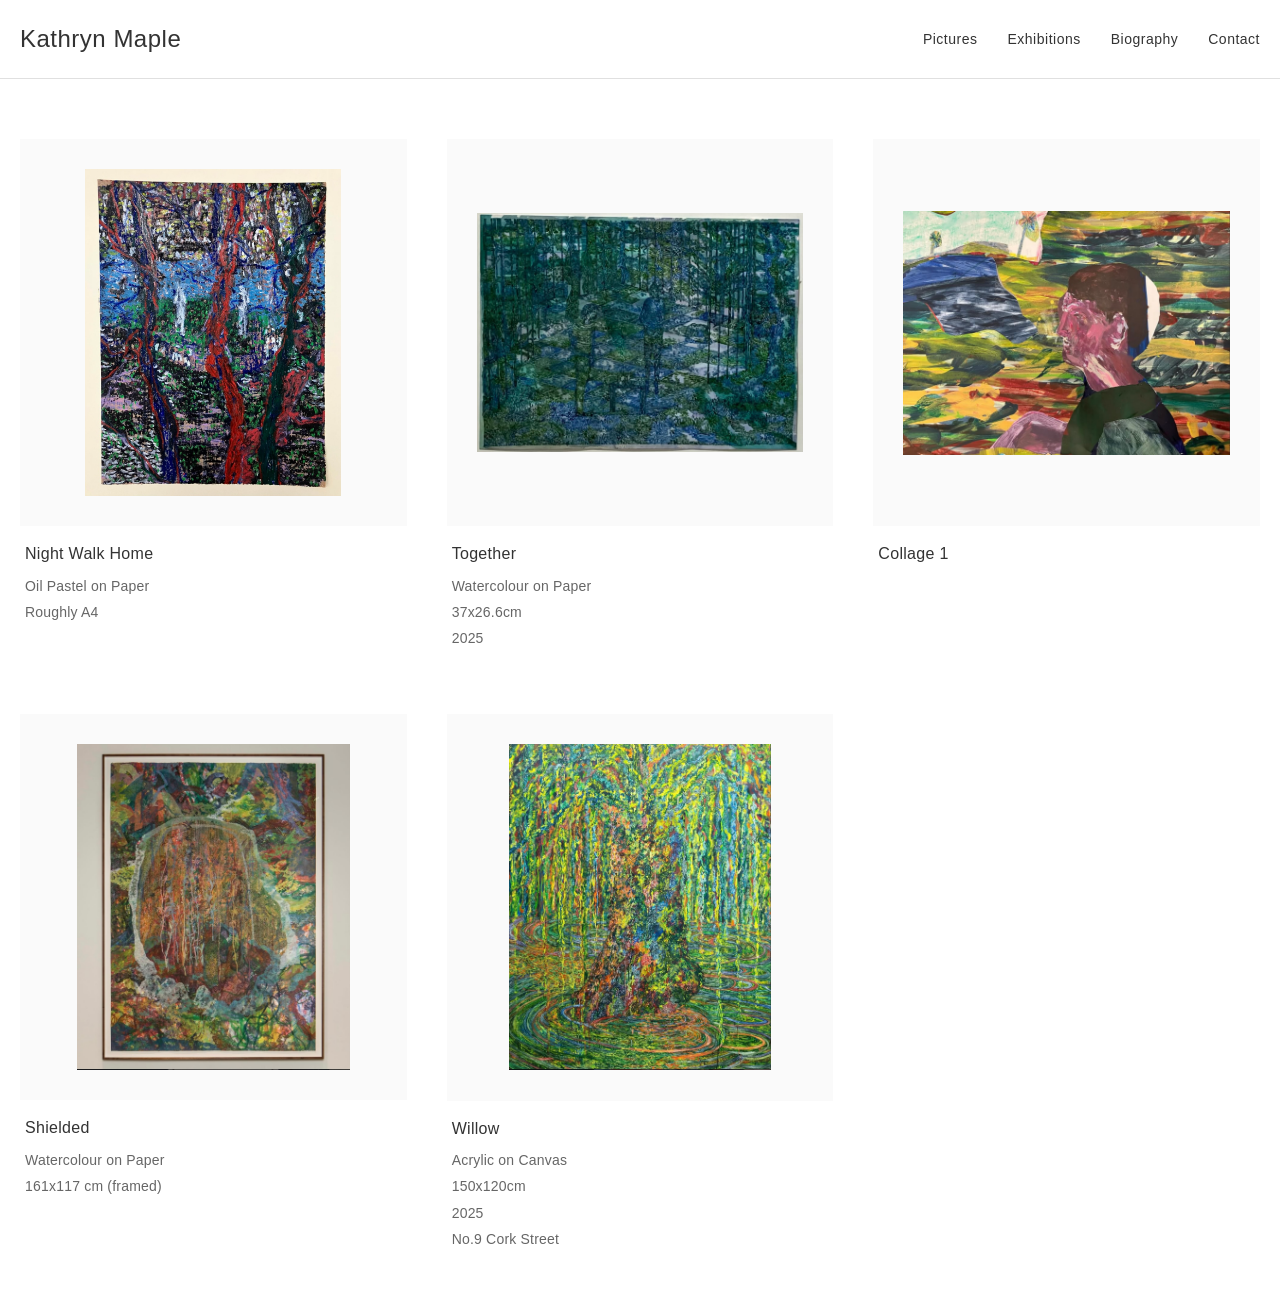
==== index.html @ b53ce30a "added" ====
<!DOCTYPE html>
<html lang="en">
<head>
    <meta charset="UTF-8">
    <meta name="viewport" content="width=device-width, initial-scale=1.0">
    <title>Kathryn Maple - Artist</title>
    <link rel="stylesheet" href="styles.css">
</head>
<body>
    <header>
        <div class="container">
            <h1 class="artist-name">Kathryn Maple</h1>
            <nav>
                <ul>
                    <li><a href="index.html" class="active">Pictures</a></li>
                    <li><a href="exhibitions.html">Exhibitions</a></li>
                    <li><a href="biography.html">Biography</a></li>
                    <li><a href="contact.html">Contact</a></li>
                </ul>
            </nav>
        </div>
    </header>

    <main class="gallery">
        <div class="container">
            <div class="gallery-grid">
                <div class="artwork-item">
                    <a href="artwork.html?id=nightwalk_home">
                        <img src="pictures/nightwalk_home/artwork_main.jpg" alt="Night Walk Home">
                    </a>
                    <div class="artwork-info">
                        <p class="artwork-title">Night Walk Home</p>
                        <p class="artwork-details">Oil Pastel on Paper</p>
                        <p class="artwork-details">Roughly A4</p>
                    </div>
                </div>

                <div class="artwork-item">
                    <a href="artwork.html?id=together">
                        <img src="pictures/together/artwork_main.jpg" alt="Together">
                    </a>
                    <div class="artwork-info">
                        <p class="artwork-title">Together</p>
                        <p class="artwork-details">Watercolour on Paper</p>
                        <p class="artwork-details">37x26.6cm</p>
                        <p class="artwork-details">2025</p>
                    </div>
                </div>

                <div class="artwork-item">
                    <a href="artwork.html?id=collage1">
                        <img src="pictures/collage1/artwork_main.jpg" alt="Collage 1">
                    </a>
                    <div class="artwork-info">
                        <p class="artwork-title">Collage 1</p>
                    </div>
                </div>

                <div class="artwork-item">
                    <a href="artwork.html?id=shielded">
                        <img src="pictures/shielded/artwork_main.jpg" alt="Shielded">
                    </a>
                    <div class="artwork-info">
                        <p class="artwork-title">Shielded</p>
                        <p class="artwork-details">Watercolour on Paper</p>
                        <p class="artwork-details">161x117 cm (framed)</p>
                    </div>
                </div>

                <div class="artwork-item">
                    <a href="artwork.html?id=willow">
                        <img src="pictures/willow/artwork_main.jpg" alt="Willow">
                    </a>
                    <div class="artwork-info">
                        <p class="artwork-title">Willow</p>
                        <p class="artwork-details">Acrylic on Canvas</p>
                        <p class="artwork-details">150x120cm</p>
                        <p class="artwork-details">2025</p>
                        <p class="artwork-details">No.9 Cork Street</p>
                    </div>
                </div>
            </div>
        </div>
    </main>
</body>
</html>
---- styles.css ----
* {
    margin: 0;
    padding: 0;
    box-sizing: border-box;
}

body {
    font-family: -apple-system, BlinkMacSystemFont, 'Segoe UI', 'Helvetica Neue', Arial, sans-serif;
    color: #333;
    background-color: #fff;
    line-height: 1.6;
}

.container {
    max-width: 1400px;
    margin: 0 auto;
    padding: 0 20px;
}

/* Header Styles */
header {
    border-bottom: 1px solid #e0e0e0;
    padding: 20px 0;
    position: sticky;
    top: 0;
    background-color: #fff;
    z-index: 100;
}

header .container {
    display: flex;
    justify-content: space-between;
    align-items: center;
}

.artist-name {
    font-size: 24px;
    font-weight: 400;
    letter-spacing: 0.5px;
}

nav ul {
    display: flex;
    list-style: none;
    gap: 30px;
}

nav a {
    text-decoration: none;
    color: #333;
    font-size: 14px;
    letter-spacing: 0.5px;
    transition: opacity 0.3s ease;
}

nav a:hover {
    opacity: 0.6;
}

nav a.active {
    font-weight: 500;
}

/* Gallery Styles */
.gallery {
    padding: 60px 0;
}

.gallery-grid {
    display: grid;
    grid-template-columns: repeat(auto-fill, minmax(350px, 1fr));
    gap: 60px 40px;
}

.artwork-item {
    display: flex;
    flex-direction: column;
}

.artwork-item a {
    display: flex;
    align-items: center;
    justify-content: center;
    margin-bottom: 15px;
    overflow: hidden;
    background-color: #fafafa;
    aspect-ratio: 1;
    padding: 30px;
}

.artwork-item img {
    max-width: 100%;
    max-height: 100%;
    width: auto;
    height: auto;
    display: block;
    object-fit: contain;
    transition: transform 0.4s ease;
}

.artwork-item a:hover img {
    transform: scale(1.02);
}

.artwork-info {
    padding: 0 5px;
}

.artwork-title {
    font-size: 16px;
    font-weight: 500;
    margin-bottom: 8px;
    letter-spacing: 0.3px;
}

.artwork-details {
    font-size: 14px;
    color: #666;
    margin-bottom: 4px;
    letter-spacing: 0.2px;
}

/* Responsive Design */
@media (max-width: 768px) {
    header .container {
        flex-direction: column;
        gap: 20px;
        align-items: flex-start;
    }

    .artist-name {
        font-size: 20px;
    }

    nav ul {
        gap: 20px;
        flex-wrap: wrap;
    }

    nav a {
        font-size: 13px;
    }

    .gallery {
        padding: 40px 0;
    }

    .gallery-grid {
        grid-template-columns: 1fr;
        gap: 50px 0;
    }
}

@media (min-width: 769px) and (max-width: 1024px) {
    .gallery-grid {
        grid-template-columns: repeat(2, 1fr);
    }
}
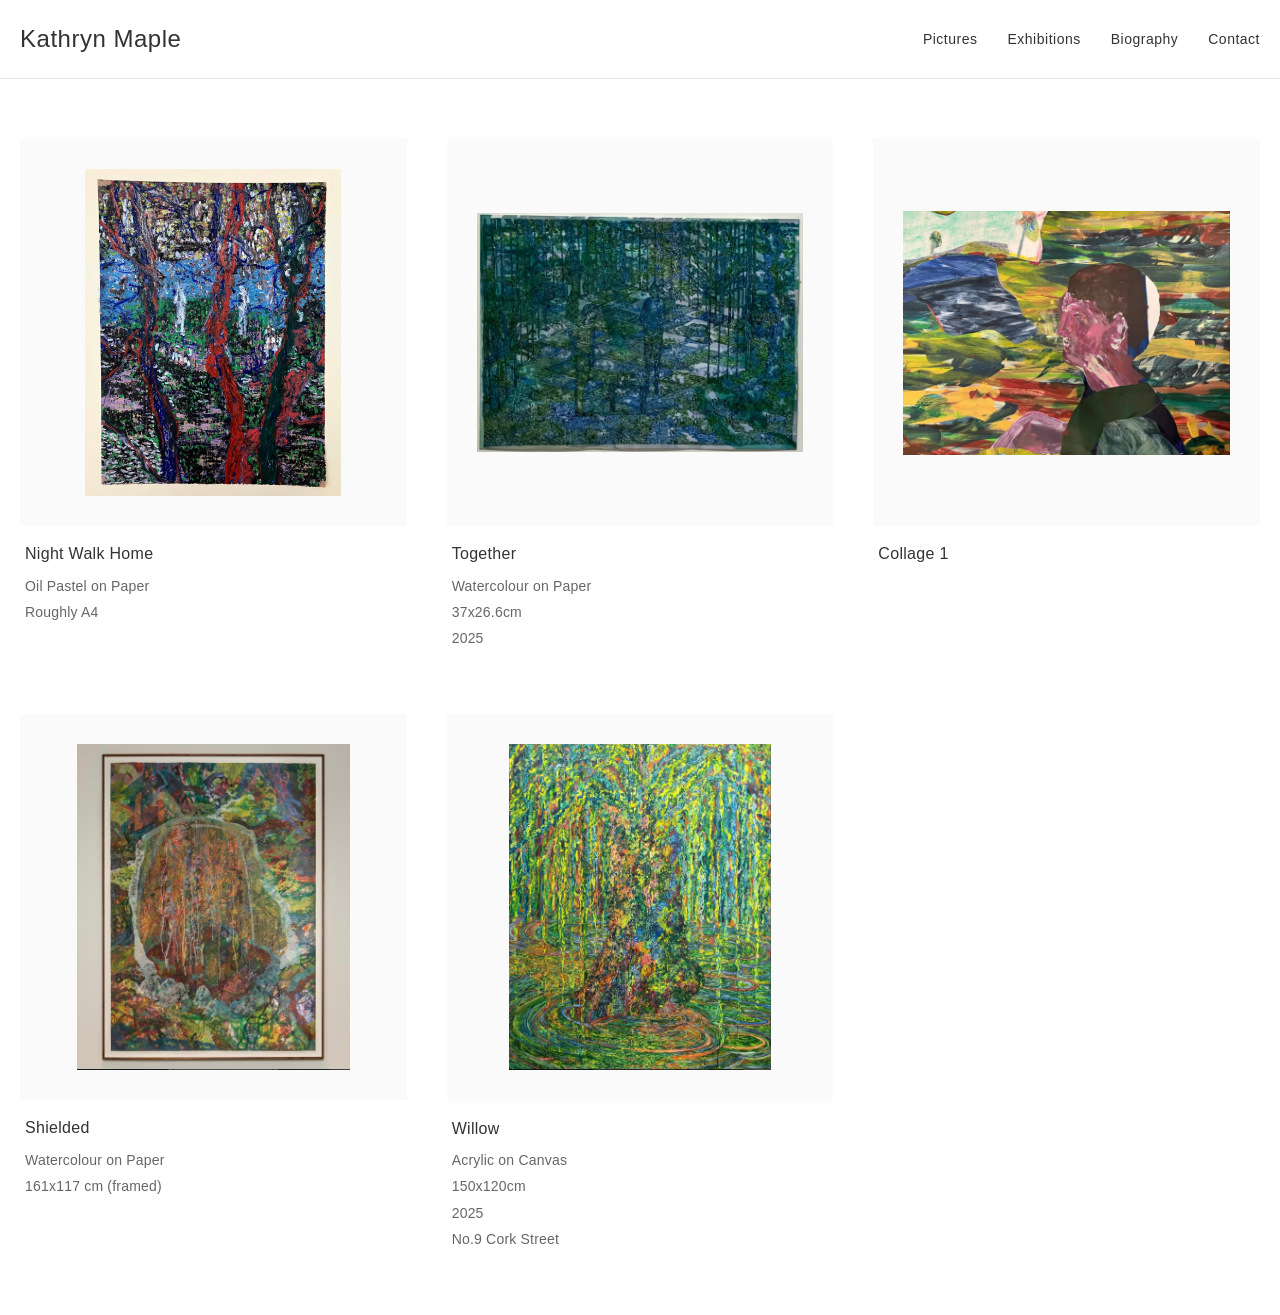
==== commit a41c080c: "added" ====
--- a/index.html
+++ b/index.html
@@ -82,5 +82,6 @@
             </div>
         </div>
     </main>
+    <script src="logo-animation.js"></script>
 </body>
 </html>
--- a/styles.css
+++ b/styles.css
@@ -37,6 +37,31 @@
     font-size: 24px;
     font-weight: 400;
     letter-spacing: 0.5px;
+    cursor: default;
+}
+
+.artist-name span {
+    display: inline-block;
+    transition: transform 0.3s ease;
+}
+
+.artist-name span:hover {
+    animation: letterDance 0.5s ease;
+}
+
+@keyframes letterDance {
+    0%, 100% {
+        transform: translateY(0) rotate(0deg);
+    }
+    25% {
+        transform: translateY(-8px) rotate(-5deg);
+    }
+    50% {
+        transform: translateY(-4px) rotate(5deg);
+    }
+    75% {
+        transform: translateY(-6px) rotate(-3deg);
+    }
 }
 
 nav ul {
